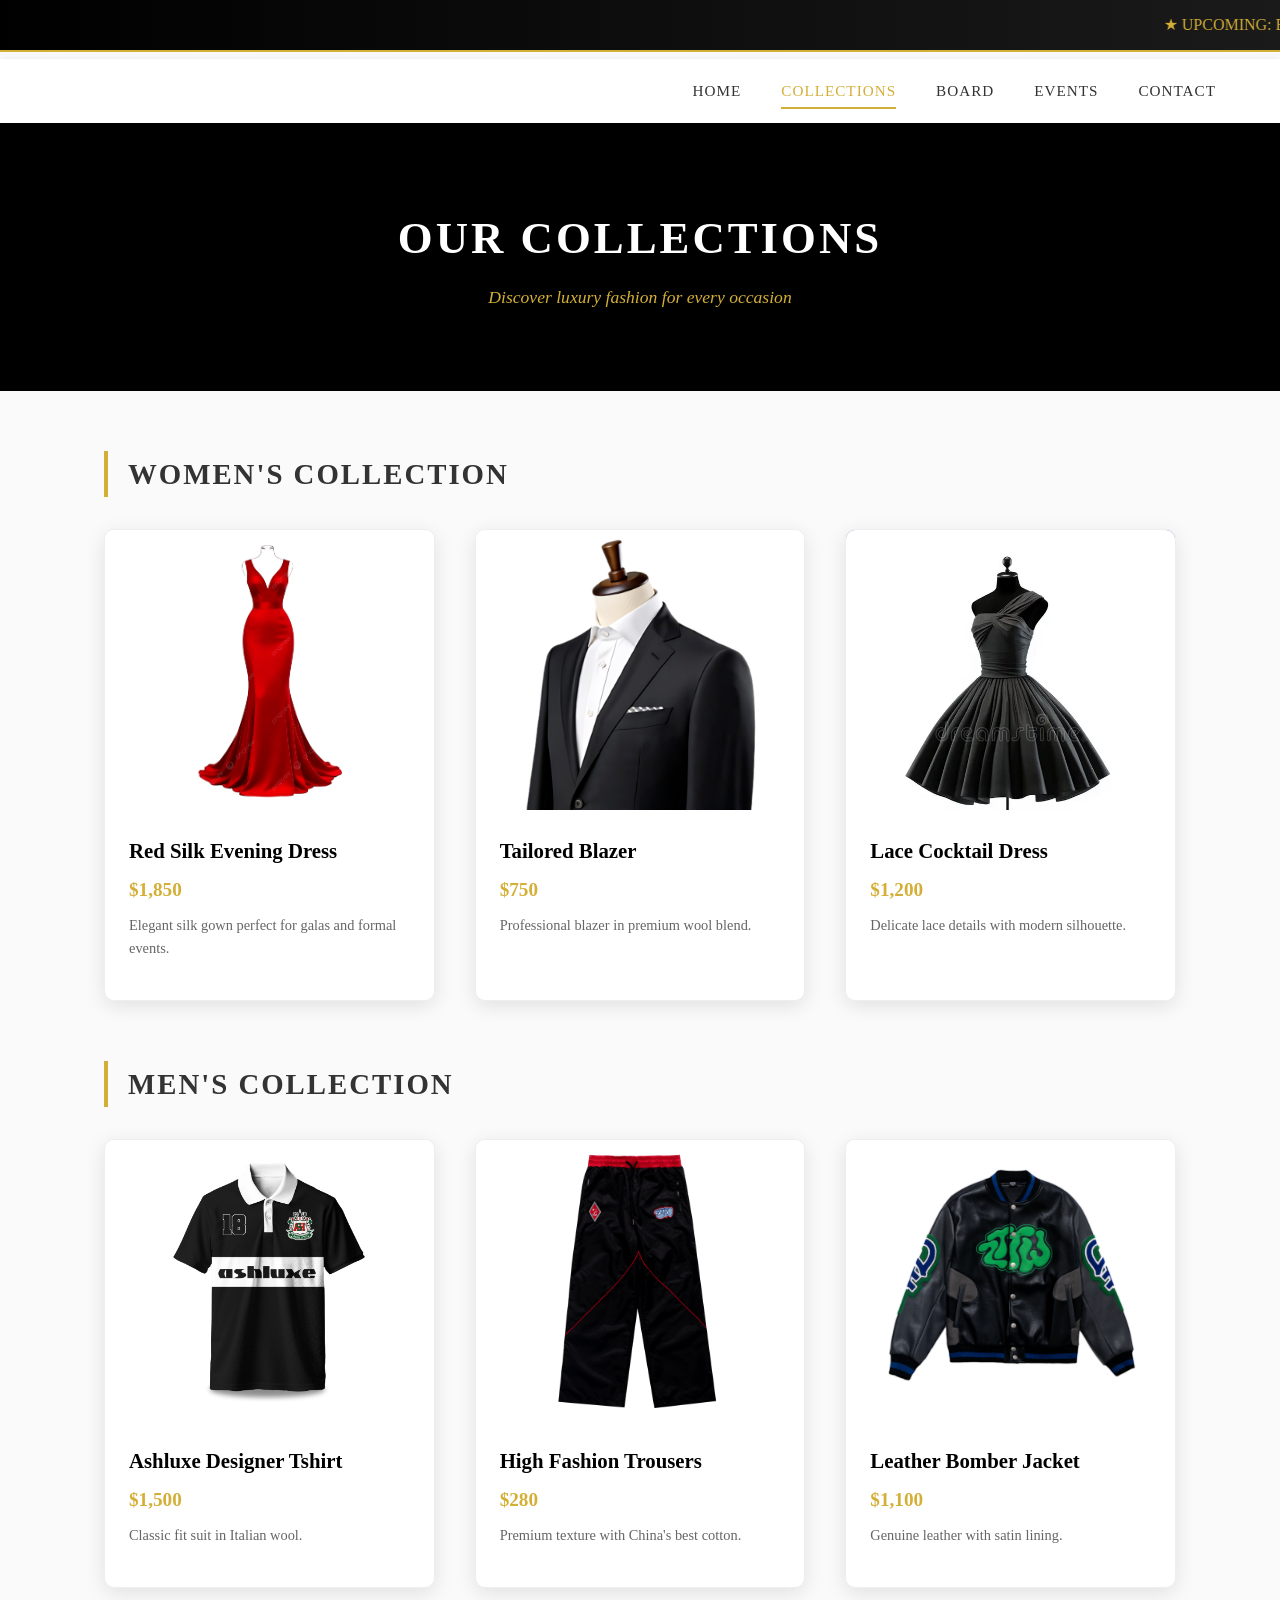
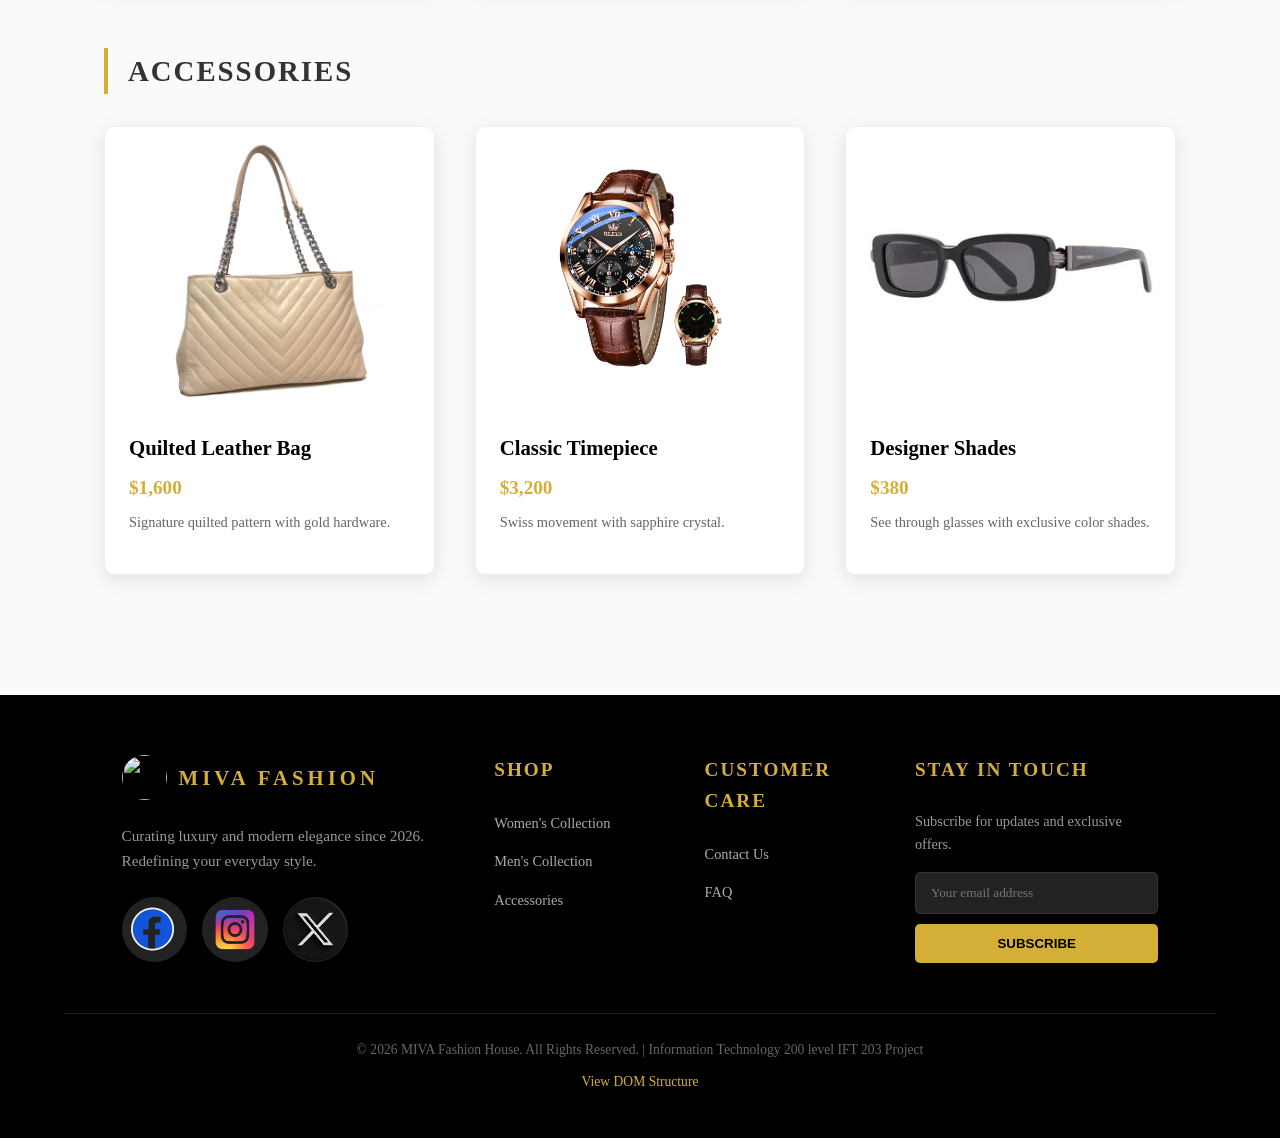
==== collections.html @ 3868d795 "Add files via upload" ====
<!DOCTYPE html>
<html lang="en">
<head>
    <meta charset="UTF-8">
    <meta name="viewport" content="width=device-width, initial-scale=1.0">
    <title>Collections - LUMIERE Fashion House</title>
    <link rel="stylesheet" href="./style/style.css">
</head>
<body>
    <!-- Marquee -->
    <marquee class="marquee"> <p>★ UPCOMING: Examination - April 07, 2026 ★ Information Technology Group Project - April 1, 2026 ★ VIP Trunk Show - March 22, 2026 ★ Exclusive Member Preview - March 28, 2026 ★</p></marquee>
          

    <!-- Navigation -->
    <nav class="navbar">
        <img class="loogo" src="https://img.ws.mms.shopee.co.id/id-11134233-7r98r-lokwcsqmvzc9b0" alt="">
        <ul class="nav-links">
            <li><a href="index.html">Home</a></li>
            <li><a href="collections.html" class="active">Collections</a></li>
            <li><a href="trustees.html">Board</a></li>
            <li><a href="events.html">Events</a></li>
            <li><a href="contact.html">Contact</a></li>
        </ul>
    </nav>

    <!-- Page Header -->
    <header class="page-header">
        <h1>Our Collections</h1>
        <p>Discover luxury fashion for every occasion</p>
    </header>

    <!-- Product Categories -->
    <section class="collections-container">
        <!-- Women's Collection -->
        <div class="category-section">
            <h2 class="category-title">Women's Collection</h2>
            <div class="product-grid">
                <div class="product-card">
                    <div class="product-image color-4">
                        <img class="red-dress" src="./style/red gown.png" alt="">
                        
                    </div>
                    <div class="product-info">
                        <h3>Red Silk Evening Dress</h3>
                        <p class="price">$1,850</p>
                        <p class="description">Elegant silk gown perfect for galas and formal events.</p>
                    </div>
                </div>
                
                <div class="product-card">
                    <div class="product-image color-5">
                        <img class="blazer" src="./style/blazer.png" alt="">
                    </div>
                    <div class="product-info">
                        <h3> Tailored Blazer</h3>
                        <p class="price">$750</p>
                        <p class="description">Professional blazer in premium wool blend.</p>
                    </div>
                </div>
                
                <div class="product-card">
                    <div class="product-image color-6">
                        <img class="cocktail-dress" src="./style/cocktail dress.webp" alt="">
                    </div>
                    <div class="product-info">
                        <h3>Lace Cocktail Dress</h3>
                        <p class="price">$1,200</p>
                        <p class="description">Delicate lace details with modern silhouette.</p>
                    </div>
                </div>
            </div>
        </div>

        <!-- Men's Collection -->
        <div class="category-section">
            <h2 class="category-title">Men's Collection</h2>
            <div class="product-grid">
                <div class="product-card">
                    <div class="product-image color-7">
                        <img class="Ashluxe" src="./style/Ashluxe.webp" alt="">
                    </div>
                    <div class="product-info">
                        <h3>Ashluxe Designer Tshirt</h3>
                        <p class="price">$1,500</p>
                        <p class="description">Classic fit suit in Italian wool.</p>
                    </div>
                </div>
                
                <div class="product-card">
                    <div class="product-image color-8">
                        <img class="Zttw" src="./style/Zttw.webp" alt="">
                    </div>
                    <div class="product-info">
                        <h3>High Fashion Trousers</h3>
                        <p class="price">$280</p>
                        <p class="description">Premium texture with China's best cotton.</p>
                    </div>
                </div>
                
                <div class="product-card">
                    <div class="product-image color-9">
                        <img class="ZTTW-jacket" src="./style/ZTTW jacket.webp" alt="">
                    </div>
                    <div class="product-info">
                        <h3>Leather Bomber Jacket</h3>
                        <p class="price">$1,100</p>
                        <p class="description">Genuine leather with satin lining.</p>
                    </div>
                </div>
            </div>
        </div>

        <!-- Accessories -->
        <div class="category-section">
            <h2 class="category-title">Accessories</h2>
            <div class="product-grid">
                <div class="product-card">
                    <div class="product-image color-10">
                        <img class="Bag" src="./style/Bag.jpg" alt="">
                    </div>
                    <div class="product-info">
                        <h3>Quilted Leather Bag</h3>
                        <p class="price">$1,600</p>
                        <p class="description">Signature quilted pattern with gold hardware.</p>
                    </div>
                </div>
                
                <div class="product-card">
                    <div class="product-image color-11">
                       <img class="Watch" src="./style/Watch.avif" alt="">
                    </div>
                    <div class="product-info">
                        <h3>Classic Timepiece</h3>
                        <p class="price">$3,200</p>
                        <p class="description">Swiss movement with sapphire crystal.</p>
                    </div>
                </div>
                
                <div class="product-card">
                    <div class="product-image color-12">
                        <img class="Glasses" src="./style/glasses.jpg" alt="">
                    </div>
                    <div class="product-info">
                        <h3>Designer Shades</h3>
                        <p class="price">$380</p>
                        <p class="description">See through glasses with exclusive color shades.</p>
                    </div>
                </div>
            </div>
        </div>
    </section>

    <!-- Footer -->
    <footer>
        <div class="footer-content">
            
            <!-- Column 1: Brand -->
            <div class="footer-section brand-col">
                <h4 class="footer-brand"><img class="footer-logo" src="https://img.ws.mms.shopee.co.id/id-11134233-7r98r-lokwcsqmvzc9b0" alt=""> <span class="brand-text">MIVA Fashion</span></h4>
                <p>Curating luxury and modern elegance since 2026. Redefining your everyday style.</p>
                <div class="social-links">
                    <div> <img class="icon-1" src="./style/New FB.png" alt=""></div>
                    <div><img class="icon-2" src="./style/IG.png" alt=""></div>
                    <div> <img class="icon-3" src="./style/Twitter.png" alt=""></div>
                </div>
            </div>
            
            <!-- Column 2: Shop Links -->
            <div class="footer-section links-col">
                <h4>Shop</h4>
                <ul>
                    <li><a href="collections.html">Women's Collection</a></li>
                    <li><a href="collections.html">Men's Collection</a></li>
                    <li><a href="collections.html">Accessories</a></li>
                </ul>
            </div>
            
            <!-- Column 3: Customer Care -->
            <div class="footer-section links-col">
                <h4>Customer Care</h4>
                <ul>
                    <li><a href="contact.html">Contact Us</a></li>
                    <li><a href="#">FAQ</a></li>
                </ul>
            </div>
            
            <!-- Column 4: Newsletter -->
            <div class="footer-section newsletter-col">
                <h4>Stay In Touch</h4>
                <p>Subscribe for updates and exclusive offers.</p>
                <form class="newsletter-form">
                    <input type="email" placeholder="Your email address" required>
                    <button type="submit">Subscribe</button>
                </form>
                </div>
        </div>
        <div class="footer-bottom">
            <p>&copy; 2026 MIVA Fashion House. All Rights Reserved. | Information Technology 200 level IFT 203 Project</p>
            <p style="margin-top: 10px;"><a href="dom.html" style="color: #d4af37; text-decoration: none;">View DOM Structure</a></p>
        </div>
    </footer>
</body>
</html>
---- style/style.css ----
/* ===================================
   MIVA FASHION HOUSE - STYLESHEET
   CSC 106/IFT 203 Project
   =================================== */

/* Add this: CSS (Cascading Style Sheets) is what makes the HTML look good. 
   It controls colors, fonts, spacing, and layout. */

/* Reset and Base Styles */
/* The asterisk (*) targets EVERY element on the page */
* {
    /* Removing default margin and padding ensures our design looks consistent across different browsers */
    margin: 0;
    padding: 0;
    /* This makes sure padding doesn't increase an element's total width */
    box-sizing: border-box;
}

/* The body selector targets the entire visible page area */
body {
    /* Sets our main font. If 'Georgia' isn't available, it tries 'Times New Roman' */
    font-family: 'Georgia', 'Times New Roman', serif;
    /* line-height: 1.6 gives text breathing room making it easier to read */
    line-height: 1.6;
    /* color sets the text color (#333 is a dark gray, softer than pure black #000) */
    color: #333;
    /* background-color sets the page background (#fafafa is an off-white) */
    background-color: #fafafa;
}

/* ===================================
   MARQUEE STYLES
   =================================== */
.marquee {
    background: linear-gradient(90deg, #000 0%, #1a1a1a 100%);
    color: #d4af37;
    padding: 12px;
    border-bottom: 2px solid #d4af37;
}

.dark {
  background-color: black;
  color: white;
}

/* ===================================
   NAVIGATION STYLES
   =================================== */
/* A class selector starts with a period (.). This styles elements like: <nav class="navbar"> */
.navbar {
    background: #fff;
    /* padding adds space INSIDE the element (top/bottom, left/right) */
    padding: 1.2rem 5%;
    /* display: flex is a powerful tool to arrange items side-by-side easily */
    display: flex;
    /* space-between pushes the logo to the left and links to the right */
    justify-content: space-between;
    /* align-items: center vertically centers them */
    align-items: center;
    /* box-shadow adds that slight floating shadow under the nav bar */
    box-shadow: 0 2px 10px rgba(0,0,0,0.1);
    /* position: sticky makes the navbar stick to the top when scrolling */
    position: sticky;
    top: 0;
    /* z-index keeps the navbar above other content so it doesn't get covered */
    z-index: 1000;
}

.loogo{
    border-radius: 50px;
    width: 90px;
}


.nav-links {
    display: flex;
    list-style: none;
    gap: 2.5rem;
}

.nav-links a {
    text-decoration: none;
    color: #333;
    font-weight: 500;
    font-size: 0.95rem;
    text-transform: uppercase;
    letter-spacing: 1px;
    transition: all 0.3s ease;
    position: relative;
    padding: 10px 0;
}

.nav-links a:hover {
    color: #d4af37;
}

.nav-links a.active {
    color: #d4af37;
}

.nav-links a.active::after {
    content: '';
    position: absolute;
    bottom: 0;
    left: 0;
    width: 100%;
    height: 2px;
    background: #d4af37;
}

/* ===================================
   HERO SECTION
   =================================== */
.hero {
    background: linear-gradient(135deg, #1a1a2e 0%, #16213e 50%, #0f3460 100%);
    color: white;
    text-align: center;
    padding: 150px 50px;
    position: relative;
    overflow: hidden;
}

.hero::before {
    content: '';
    position: absolute;
    top: 0;
    left: 0;
    right: 0;
    bottom: 0;
    background: url('data:image/svg+xml,<svg xmlns="http://www.w3.org/2000/svg" viewBox="0 0 100 100"><circle cx="50" cy="50" r="40" fill="none" stroke="rgba(212,175,55,0.1)" stroke-width="0.5"/></svg>');
    background-size: 100px 100px;
    opacity: 0.3;
}

.hero-content {
    position: relative;
    z-index: 1;
    animation: fadeInUp 1s ease-in-out;
}

.hero h1 {
    font-size: 3.5rem;
    margin-bottom: 1rem;
    letter-spacing: 1px;
    text-transform: uppercase;
}

.hero p {
    font-size: 1.3rem;
    margin-bottom: 2.5rem;
    opacity: 0.9;
    font-style: italic;

}
.hero-buttons {
    display: flex;
    justify-content: center;
    gap: 15px;
    flex-wrap: wrap;
}

.btn {
    display: inline-block;
    padding: 15px 40px;
    background: #d4af37;
    color: #000;
    text-decoration: none;
    border-radius: 0;
    font-weight: bold;
    text-transform: uppercase;
    letter-spacing: 2px;
    transition: all 0.3s ease;
    border: 2px solid #d4af37;
    border-radius: 5px;
}

.btn:hover {
    background: transparent;
    color: #d4af37;
    transform: translateY(-3px);
    box-shadow: 0 10px 30px rgba(0,0,0,0.3);
}

.btn-outline {
    background: transparent;
    color: white;
    border-color: white;
    margin-left: 15px;
    padding: 15px 55px;
}

.btn-outline:hover {
    background: white;
    color: #000;
}

@keyframes fadeInUp {
    from {
        opacity: 0;
        transform: translateY(30px);
    }
    to {
        opacity: 1;
        transform: translateY(0);
    }
}

/* ===================================
   PAGE HEADER
   =================================== */
.page-header {
    background: #000;
    color: white;
    text-align: center;
    padding: 80px 20px;
}

.page-header h1 {
    font-size: 2.8rem;
    margin-bottom: 0.5rem;
    text-transform: uppercase;
    letter-spacing: 3px;
    animation: fadeInUp 1s ease-in-out;
}

.page-header p {
    font-size: 1.1rem;
    color: #d4af37;
    font-style: italic;
}

/* ===================================
   SECTION TITLES
   =================================== */
.section-title {
    text-align: center;
    font-size: 2.2rem;
    margin-bottom: 3rem;
    text-transform: uppercase;
    letter-spacing: 2px;
    position: relative;
    padding-bottom: 15px;
}

.section-title::after {
    content: '';
    position: absolute;
    bottom: 0;
    left: 50%;
    transform: translateX(-50%);
    width: 60px;
    height: 3px;
    background: #d4af37;
}

/* ===================================
   PRODUCT GRID & CARDS
   =================================== */
.featured {
    padding: 80px 5%;
    background: white;
}

.product-grid {
    display: grid;
    grid-template-columns: repeat(auto-fit, minmax(300px, 1fr));
    gap: 2.5rem;
    max-width: 1200px;
    margin: 0 auto;
}

.product-card {
    background: white;
    border-radius: 0;
    overflow: hidden;
    box-shadow: 0 5px 20px rgba(0,0,0,0.1);
    transition: all 0.4s ease;
    border: 1px solid #eee;
    border-radius: 10px;
}

.product-card:hover {
    transform: translateY(-10px);
    box-shadow: 0 15px 40px rgba(0,0,0,0.15);
}

.product-image {
    height: 280px;
    display: flex;
    align-items: center;
    justify-content: center;
    position: relative;
    overflow: hidden;
}

.red-dress{
    height: 280px;
}

.blazer{
    height: 280px;
}

.cocktail-dress{
    height: 400px;
    width: 400px;
    object-fit: fill;
    object-position: 0 1.5cm;
}

.Ashluxe{
    height: 300px;
}
.Zttw{
    height: 280px;
}
.ZTTW-jacket{
    height: 300px;
}
.Bag{
    height: 300px;
}
.Watch{
    height: 200px;
}
.Glasses{
    height: 300px;
}
.Tote{
    height: 250px;
}
.Sneakers{
    height: 400px;
    object-position: 0cm -0.1cm;
}
.Velvet{
    height: 250px;
    object-position: 0cm 0cm;
}












.placeholder-text {
    color: white;
    font-size: 1.2rem;
    text-transform: uppercase;
    letter-spacing: 2px;
    border: 2px solid rgba(255,255,255,0.5);
    padding: 10px 20px;
}

.product-info {
    padding: 1.5rem;
}

.product-info h3 {
    font-size: 1.3rem;
    margin-bottom: 0.5rem;
    color: #000;
}

.price {
    color: #d4af37;
    font-weight: bold;
    font-size: 1.2rem;
    margin-bottom: 0.5rem;
}

.description {
    color: #666;
    font-size: 0.9rem;
    margin-bottom: 1rem;
}

.view-link {
    color: #000;
    text-decoration: none;
    font-weight: bold;
    text-transform: uppercase;
    font-size: 0.85rem;
    letter-spacing: 1px;
    transition: color 0.3s;
}

.view-link:hover {
    color: #d4af37;
}

/* Product Image Colors */
.color-1 { background: white }
.color-2 { background: white }
.color-3 { background: white }
.color-4 { background: white }
.color-5 { background: white }
.color-6 { background: linear-gradient(135deg, #9b59b6 0%, #8e44ad 100%); }
.color-7 { background: white }
.color-8 { background: white }
.color-9 { background: white }
.color-10 { background:white }
.color-11 { background:white }
.color-12 { background:white }

/* ===================================
   COLLECTIONS PAGE
   =================================== */
.collections-container {
    max-width: 1200px;
    margin: 0 auto;
    padding: 60px 5%;
}

.category-section {
    margin-bottom: 60px;
}

.category-title {
    font-size: 1.8rem;
    margin-bottom: 2rem;
    padding-left: 20px;
    border-left: 4px solid #d4af37;
    text-transform: uppercase;
    letter-spacing: 2px;
}

/* ===================================
   TRUSTEES PAGE
   =================================== */
.trustees-section {
    max-width: 1200px;
    margin: 0 auto;
    padding: 60px 5%;
}

.trustees-grid {
    display: grid;
    grid-template-columns: repeat(auto-fit, minmax(350px, 1fr));
    gap: 2.5rem;
}

.trustee-card {
    background: white;
    border-radius: 0;
    overflow: hidden;
    box-shadow: 0 5px 20px rgba(0,0,0,0.1);
    transition: all 0.4s ease;
    border: 1px solid #eee;
    border-radius: 10px;
}

.trustee-card:hover {
    transform: translateY(-5px);
    box-shadow: 0 15px 40px rgba(0,0,0,0.15);
}

.trustee-photo {
    height: 500px;
    display: flex;
    align-items: center;
    justify-content: center;
    position: relative;
}

.img-1{
    height: 500px;
    width: 500px;
    object-fit: cover;
    object-position: 0cm -3cm;
}

.img-2{
    height: 500px;
    width: 500px;
    object-fit: cover;
    object-position: 0cm -3.9cm;
    
}

.img-3{
    height: 500px;
    width: 500px;
    object-fit: cover;
    object-position: 0cm -0cm;
    
}

.img-4{
    height: 500px;
    width: 500px;
    object-fit: cover;
    object-position: 0cm -0cm;
}

.img-5{
    height: 500px;
    width: 500px;
    object-fit: cover;
    object-position: 0cm -0cm;
}

.img-6{
    height: 500px;
    width: 500px;
    object-fit: cover;
    object-position: 0cm -0cm;
}

.img-7{
    height: 500px;
    width: 500px;
    object-fit: cover;
    object-position: 0cm -2.5cm;
}

.img-8{
    height: 500px;
    width: 500px;
    object-fit: cover;
    object-position: 0cm 0cm;
}

.photo-placeholder {
    color: white;
    font-size: 1.5rem;
    text-transform: uppercase;
    letter-spacing: 3px;
    border: 3px solid rgba(255,255,255,0.5);
    padding: 15px 30px;
}

.trustee-info {
    padding: 2rem;
}

.trustee-info h3 {
    font-size: 1.5rem;
    margin-bottom: 0.5rem;
    color: #000;
}

.role {
    color: #d4af37;
    font-weight: bold;
    font-size: 1rem;
    text-transform: uppercase;
    letter-spacing: 1px;
    margin-bottom: 1rem;
}


.bio {
    color: #555;
    line-height: 1.8;
    margin-bottom: 1.5rem;
    font-size: 0.95rem;
}

.contact-details {
    border-top: 1px solid #eee;
    padding-top: 1rem;
    font-size: 0.9rem;
    color: #666;
}

.contact-details p {
    margin: 5px 0;
}

/* Trustee Colors */
.color-trustee-1 { background: linear-gradient(135deg, #667eea 0%, #764ba2 100%); }
.color-trustee-2 { background: linear-gradient(135deg, #f093fb 0%, #f5576c 100%); }
.color-trustee-3 { background: linear-gradient(135deg, #4facfe 0%, #00f2fe 100%); }
.color-trustee-4 { background: linear-gradient(135deg, #43e97b 0%, #38f9d7 100%); }
.color-trustee-5 { background: linear-gradient(135deg, #fa709a 0%, #fee140 100%); }

/* ===================================
   EVENTS PAGE
   =================================== */
.events-section {
    max-width: 1500px;
    margin: 0 auto;
    padding: 40px 0px;
}

.events-container {
    display: flex;
    flex-direction: column;
    gap: 2.5rem;
}

.event-card {
    display: flex;
    background: white;
    border-radius: 0;
    overflow: hidden;
    box-shadow: 0 5px 20px rgba(0,0,0,0.1);
    transition: all 0.4s ease;
    border: 1px solid #eee;
    position: relative;
    border-radius: 10px;
}

.event-card:hover {
    transform: translateX(10px);
    box-shadow: 0 10px 30px rgba(0,0,0,0.15);
}

.event-card.featured-event {
    border: 2px solid #d4af37;
    background: linear-gradient(to right, #fff 0%, #fffaf0 100%);
}

.event-date-box {
    background: #000;
    color: white;
    padding: 30px;
    display: flex;
    flex-direction: column;
    align-items: center;
    justify-content: center;
    min-width: 120px;
    text-align: center;
}

.event-month {
    font-size: 1rem;
    text-transform: uppercase;
    letter-spacing: 2px;
    color: #d4af37;
}

.event-day {
    font-size: 3rem;
    font-weight: bold;
    line-height: 1;
    margin: 10px 0;
}

.event-year {
    font-size: 0.9rem;
    opacity: 0.8;
}

.event-content {
    padding: 30px;
    flex: 1;
    position: relative;
}

.event-badge {
    position: absolute;
    top: 20px;
    right: 20px;
    background: #d4af37;
    color: #000;
    padding: 5px 15px;
    font-size: 0.75rem;
    text-transform: uppercase;
    letter-spacing: 1px;
    font-weight: bold;
}

.event-content h3 {
    font-size: 1.5rem;
    margin-bottom: 1rem;
    color: #000;
    padding-right: 80px;
}

.event-meta {
    display: flex;
    gap: 1.5rem;
    margin-bottom: 1rem;
    flex-wrap: wrap;
}

.meta-item {
    font-size: 0.9rem;
    color: #666;
}

.event-description {
    color: #555;
    line-height: 1.8;
    margin-bottom: 1.5rem;
}

.event-highlights {
    background: #f9f9f9;
    padding: 15px;
    margin-bottom: 1.5rem;
    border-left: 3px solid #d4af37;
}

.event-highlights h4 {
    margin-bottom: 10px;
    color: #000;
}

.event-highlights ul {
    margin-left: 20px;
    color: #555;
}

.event-highlights li {
    margin: 5px 0;
}

.event-btn {
    display: inline-block;
    padding: 12px 30px;
    background: #000;
    color: white;
    text-decoration: none;
    text-transform: uppercase;
    letter-spacing: 1px;
    font-size: 0.85rem;
    transition: all 0.3s ease;
    border: 2px solid #000;
}

.event-btn:hover {
    background: transparent;
    color: #000;
}

/* ===================================
   CONTACT PAGE
   =================================== */
.contact-section {
    max-width: 1200px;
    margin: 0 auto;
    padding: 60px 5%;
}

.forms-container {
    display: grid;
    grid-template-columns: 1fr 1fr;
    gap: 3rem;
    margin-bottom: 4rem;
}

.form-box {
    background: white;
    padding: 2.5rem;
    box-shadow: 0 5px 20px rgba(0,0,0,0.1);
    border: 1px solid #eee;
    border-radius: 10px;
}

.form-box h2 {
    margin-bottom: 0.5rem;
    color: #000;
    text-transform: uppercase;
    letter-spacing: 2px;
}

.form-subtitle {
    color: #666;
    margin-bottom: 2rem;
    font-size: 0.95rem;
}

.contact-form {
    display: flex;
    flex-direction: column;
    gap: 1.2rem;
}

.form-group {
    display: flex;
    flex-direction: column;
}

.form-group label {
    margin-bottom: 0.5rem;
    font-weight: bold;
    font-size: 0.9rem;
    text-transform: uppercase;
    letter-spacing: 1px;
}

.form-group input,
.form-group select,
.form-group textarea {
    padding: 12px;
    border: 1px solid #ddd;
    font-family: inherit;
    font-size: 0.95rem;
    transition: border-color 0.3s;
}

.form-group input:focus,
.form-group select:focus,
.form-group textarea:focus {
    outline: none;
    border-color: #d4af37;
}

.form-row {
    display: flex;
    gap: 1rem;
}

.form-group.half {
    flex: 1;
}

.checkbox-group {
    flex-direction: row;
    align-items: center;
    gap: 10px;
}

.checkbox-group input[type="checkbox"] {
    width: auto;
}

.checkbox-group label {
    margin: 0;
    font-weight: normal;
    text-transform: none;
    font-size: 0.9rem;
}

.submit-btn {
    padding: 15px;
    background: #000;
    color: white;
    border: none;
    text-transform: uppercase;
    letter-spacing: 2px;
    font-weight: bold;
    cursor: pointer;
    transition: all 0.3s ease;
    border: 2px solid #000;
    border-radius: 10px;
}

.submit-btn:hover {
    background: #d4af37;
    color: #000;
    border-color: #d4af37;
}

/* Contact Info Box */
.contact-info-box {
    background: #f9f9f9;
    padding: 3rem;
    text-align: center;
}

.contact-info-box h2 {
    margin-bottom: 2rem;
    text-transform: uppercase;
    letter-spacing: 2px;
}

.info-grid {
    display: grid;
    grid-template-columns: repeat(auto-fit, minmax(200px, 1fr));
    gap: 2rem;
    margin-bottom: 3rem;
}

.info-card {
    background: white;
    padding: 1.5rem 0.9rem;
    box-shadow: 0 3px 10px rgba(0,0,0,0.1);
}

.info-icon {
    font-size: 2rem;
    margin-bottom: 1rem;
}

.info-card h4 {
    margin-bottom: 0.5rem;
    color: #d4af37;
    text-transform: uppercase;
    letter-spacing: 1px;
}

.info-card p {
    color: #555;
    font-size: 0.9rem;
    line-height: 1.6;
}

.map-placeholder {
    height: 300px;
    background: linear-gradient(135deg, #e0e0e0 0%, #f0f0f0 100%);
    display: flex;
    align-items: center;
    justify-content: center;
    border: 2px dashed #ccc;
}

.map-text {
    color: #666;
    text-align: center;
    font-size: 1.1rem;
}


/* Timer Styles */
.timer-section {
    text-align: center;
    background: #000;
    color: #d4af37;
    padding: 30px;
    margin: 40px auto;
    max-width: 600px;
    border: 3px solid #d4af37;
    border-radius: 10px;
}

.timer-section h3 {
    margin-bottom: 15px;
    text-transform: uppercase;
    letter-spacing: 2px;
    font-size: 1.2rem;
}

#timer {
    font-size: 2.5rem;
    font-weight: bold;
    letter-spacing: 3px;
    font-family: 'Gill Sans', 'Gill Sans MT', Calibri, 'Trebuchet MS', sans-serif
}


/* ===================================
   DOM STRUCTURE SECTION
   =================================== */
.dom-section {
    padding: 80px 5%;
    background: #f0f0f0;
}

.dom-container {
    max-width: 1000px;
    margin: 0 auto;
    display: grid;
    grid-template-columns: 1.5fr 1fr;
    gap: 3rem;
    align-items: start;
}

.dom-tree {
    background: white;
    padding: 2rem;
    border-radius: 0;
    box-shadow: 0 5px 20px rgba(0,0,0,0.1);
    font-family: 'Courier New', monospace;
    font-size: 0.9rem;
    overflow-x: auto;
}

.dom-node {
    margin: 8px 0;
    padding: 8px;
    background: #f9f9f9;
    border-left: 3px solid #d4af37;
    margin-left: 20px;
}

.dom-node.root {
    margin-left: 0;
    border-left: 3px solid #000;
    background: #eee;
}

.dom-node.leaf {
    background: #fff;
    border-left: 3px solid #ccc;
    font-size: 0.85rem;
}

.node-children {
    margin-top: 8px;
}

.node-tag {
    font-weight: bold;
    color: #2c3e50;
}

.dom-explanation {
    background: white;
    padding: 2rem;
    box-shadow: 0 5px 20px rgba(0,0,0,0.1);
}

.dom-explanation h3 {
    margin-bottom: 1.5rem;
    color: #000;
    text-transform: uppercase;
    letter-spacing: 1px;
}

.dom-explanation ul {
    list-style: none;
}

.dom-explanation li {
    margin: 12px 0;
    padding-left: 20px;
    position: relative;
    line-height: 1.6;
}

.dom-explanation li::before {
    content: '▸';
    position: absolute;
    left: 0;
    color: #d4af37;
    font-weight: bold;
}

.dom-explanation strong {
    color: #d4af37;
}

/* ===================================
   FOOTER
   =================================== */
footer {
    background: #000;
    color: white;
    padding: 60px 5% 20px;
}

.footer-content {
    max-width: 1200px;
    margin: 0 auto;
    padding: 0 5%;
    display: grid;
    grid-template-columns: 2fr 1fr 1fr 1.5fr;
    gap: 3rem;
    margin-bottom: 50px;
}

.footer-section h4 {
    color: #d4af37;
    font-size: 1.2rem;
    margin-bottom: 1.5rem;
    text-transform: uppercase;
    letter-spacing: 2px;
}


/* Brand Column */
.footer-brand {
    display: flex;
    align-items: center;
    gap: 12px;
}

.footer-logo {
    width: 45px;
    height: 45px;
    border-radius: 50%;
    object-fit: cover;
}

.brand-text {
    font-family: 'Georgia', 'Times New Roman', serif;
    font-size: 1.3rem;
    text-transform: uppercase;
    letter-spacing: 4px;
    font-weight: bold;
}

.brand-col p {
    color: #999;
    font-size: 0.95rem;
    margin-bottom: 1.5rem;
}

.social-links {
    display: flex;
    gap: 15px;
}

.social-links div {
    background: #222;
    display: flex;
    align-items: center;
    justify-content: center;
    border-radius: 50%;
    color: white;
    font-size: 0.8rem;
    cursor: pointer;
    transition: all 0.3s;
}
.icon-1{
    height: 65px;
    object-fit: contain;
    border-radius: 50%;
    color: white;
    cursor: pointer;
    transition: all 0.3s;
}

.icon-2{
    height: 65px;
    border-radius: 50px;
    color: white;
    cursor: pointer;
    transition: all 0.3s;
}

.icon-3{
    height: 65px;
    border-radius: 50px;
    color: white;
    cursor: pointer;
    transition: all 0.3s;
}




.social-links span:hover {
    background: #d4af37;
    color: #000;
}

/* Links Columns */
.links-col ul {
    list-style: none;
}

.links-col li {
    margin-bottom: 0.8rem;
}

.links-col a {
    color: #aaa;
    text-decoration: none;
    font-size: 0.9rem;
    transition: color 0.3s;
}

.links-col a:hover {
    color: #d4af37;
}

/* Newsletter Column */
.newsletter-col p {
    color: #999;
    font-size: 0.9rem;
    margin-bottom: 1rem;
}

.newsletter-form {
    display: flex;
    flex-direction: column;
    gap: 10px;
}

.newsletter-form input {
    padding: 12px 15px;
    background: #222;
    border: 1px solid #333;
    color: white;
    border-radius: 5px;
    font-family: inherit;
}

.newsletter-form input:focus {
    outline: none;
    border-color: #d4af37;
}

.newsletter-form button {
    padding: 12px 15px;
    background: #d4af37;
    color: #000;
    border: none;
    border-radius: 5px;
    font-weight: bold;
    text-transform: uppercase;
    cursor: pointer;
    transition: background 0.3s;
}

.newsletter-form button:hover {
    background: white;
}

/* Footer Bottom */
.footer-bottom {
    background: #000;
    text-align: center;
    padding: 25px 5%;
    color: #666;
    font-size: 0.85rem;
    border-top: 1px solid #222;
}
@media (max-width: 900px) {
    .footer-content {
        grid-template-columns: 1fr 1fr;
    }
}

@media (max-width: 600px) {
    .footer-content {
        grid-template-columns: 1fr;
    }
}
/* ===================================
   RESPONSIVE DESIGN
   =================================== */
@media (max-width: 968px) {
    .forms-container {
        grid-template-columns: 1fr;
    }
    
    .dom-container {
        grid-template-columns: 1fr;
    }
    
    .event-card {
        flex-direction: column;
    }
    
    .event-date-box {
        flex-direction: row;
        gap: 10px;
        padding: 15px;
    }
    
    .event-day {
        font-size: 2rem;
        margin: 0;
    }
}

@media (max-width: 768px) {
    .navbar {
        flex-direction: column;
        gap: 1rem;
    }
    
    .nav-links {
        gap: 1.2rem;
        flex-wrap: wrap;
        justify-content: center;
    }
    
    .hero h1 {
        font-size: 2rem;
    }
    
    .hero p {
        font-size: 1rem;
    }
    
    .page-header h1 {
        font-size: 2rem;
    }
    
    .trustees-grid {
        grid-template-columns: 1fr;
    }
    
    .form-row {
        flex-direction: column;
    }
    
    .event-meta {
        flex-direction: column;
        gap: 0.5rem;
    }
}

@media (max-width: 480px) {
    .logo {
        font-size: 1.5rem;
    }
    
    .product-grid {
        grid-template-columns: 1fr;
    }
    
    .section-title {
        font-size: 1.5rem;
    }
}



@keyframes scroll-left {
0% {
transform: translateX(100%);
}
100% {
transform: translateX(-100%);
}
}
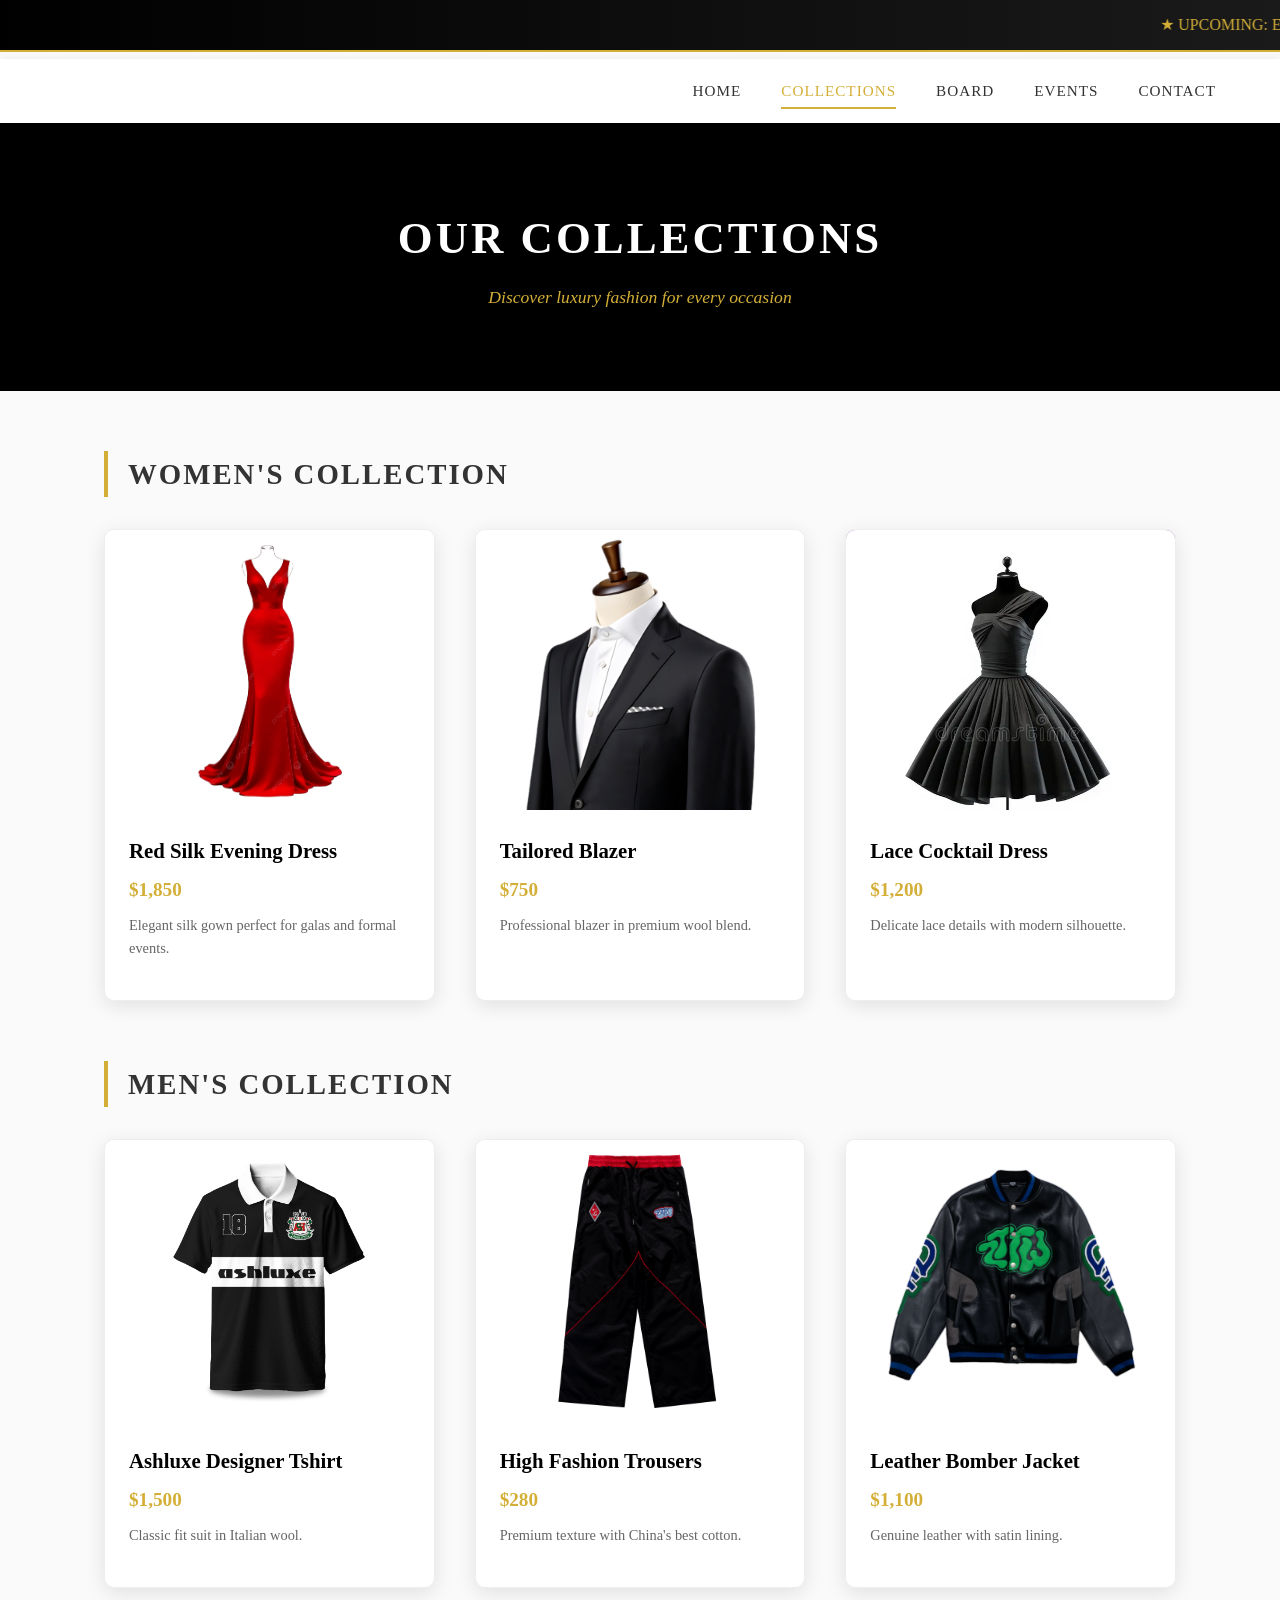
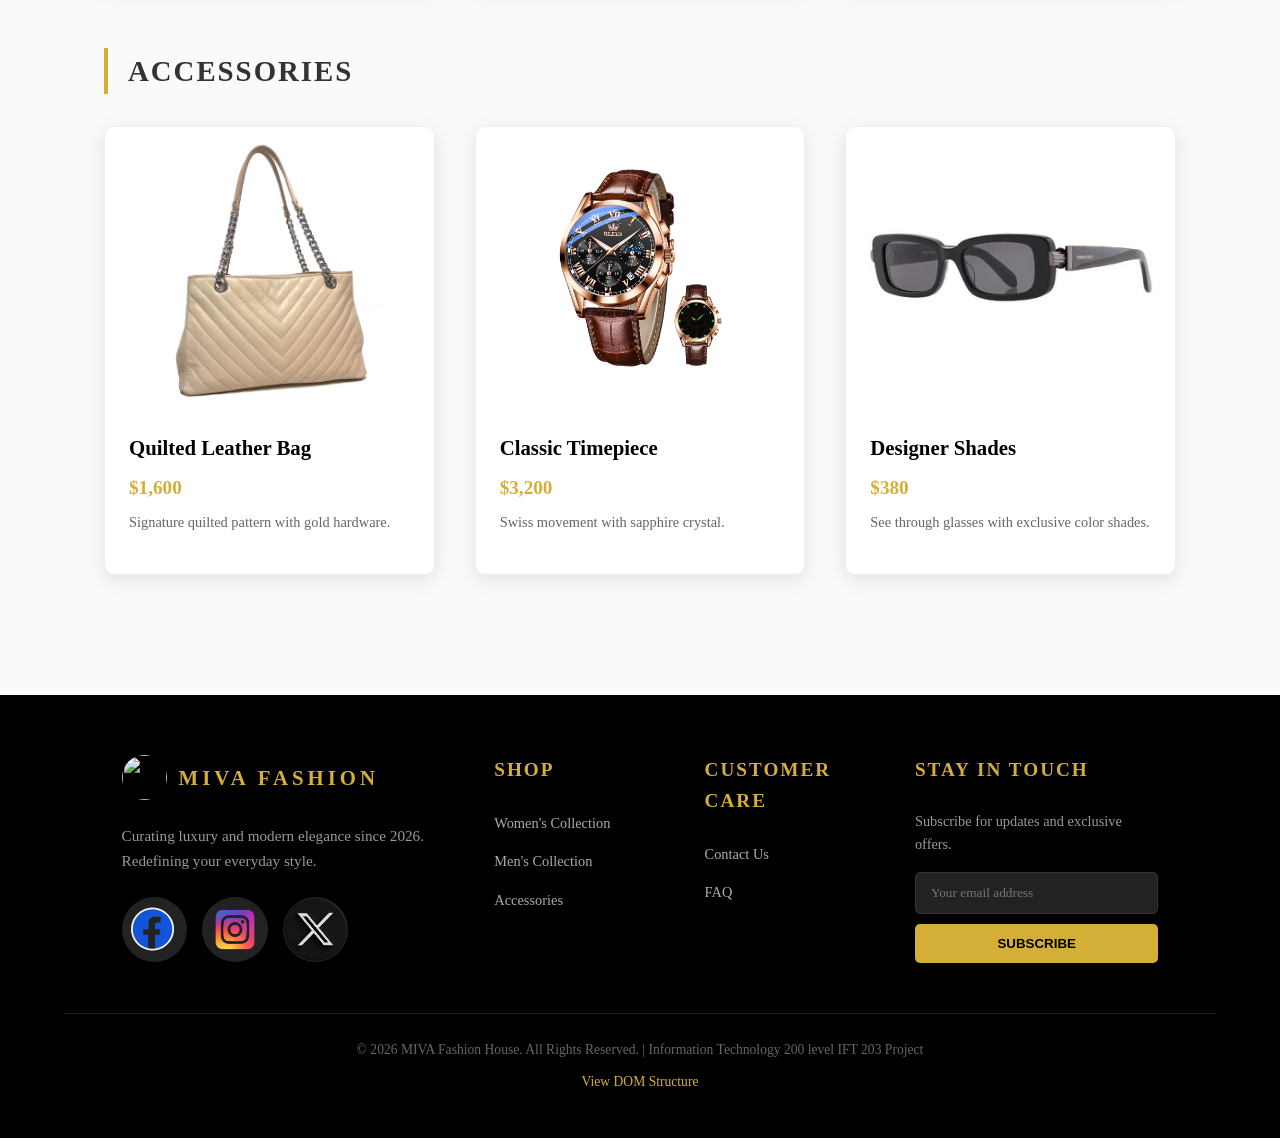
==== commit 91c5fbe9: "Update collections.html" ====
--- a/collections.html
+++ b/collections.html
@@ -3,7 +3,7 @@
 <head>
     <meta charset="UTF-8">
     <meta name="viewport" content="width=device-width, initial-scale=1.0">
-    <title>Collections - LUMIERE Fashion House</title>
+    <title>Collections - Miva Fashion House</title>
     <link rel="stylesheet" href="./style/style.css">
 </head>
 <body>
--- a/style/style.css
+++ b/style/style.css
@@ -527,6 +527,20 @@
     object-position: 0cm 0cm;
 }
 
+.img-9{
+    height: 500px;
+    width: 500px;
+    object-fit: cover;
+    object-position: 0cm 0cm;
+}
+
+.img-10{
+    height: 500px;
+    width: 500px;
+    object-fit: cover;
+    object-position: 0cm -2.5cm;
+}
+
 .photo-placeholder {
     color: white;
     font-size: 1.5rem;
@@ -1307,4 +1321,4 @@
 100% {
 transform: translateX(-100%);
 }
-}+}
